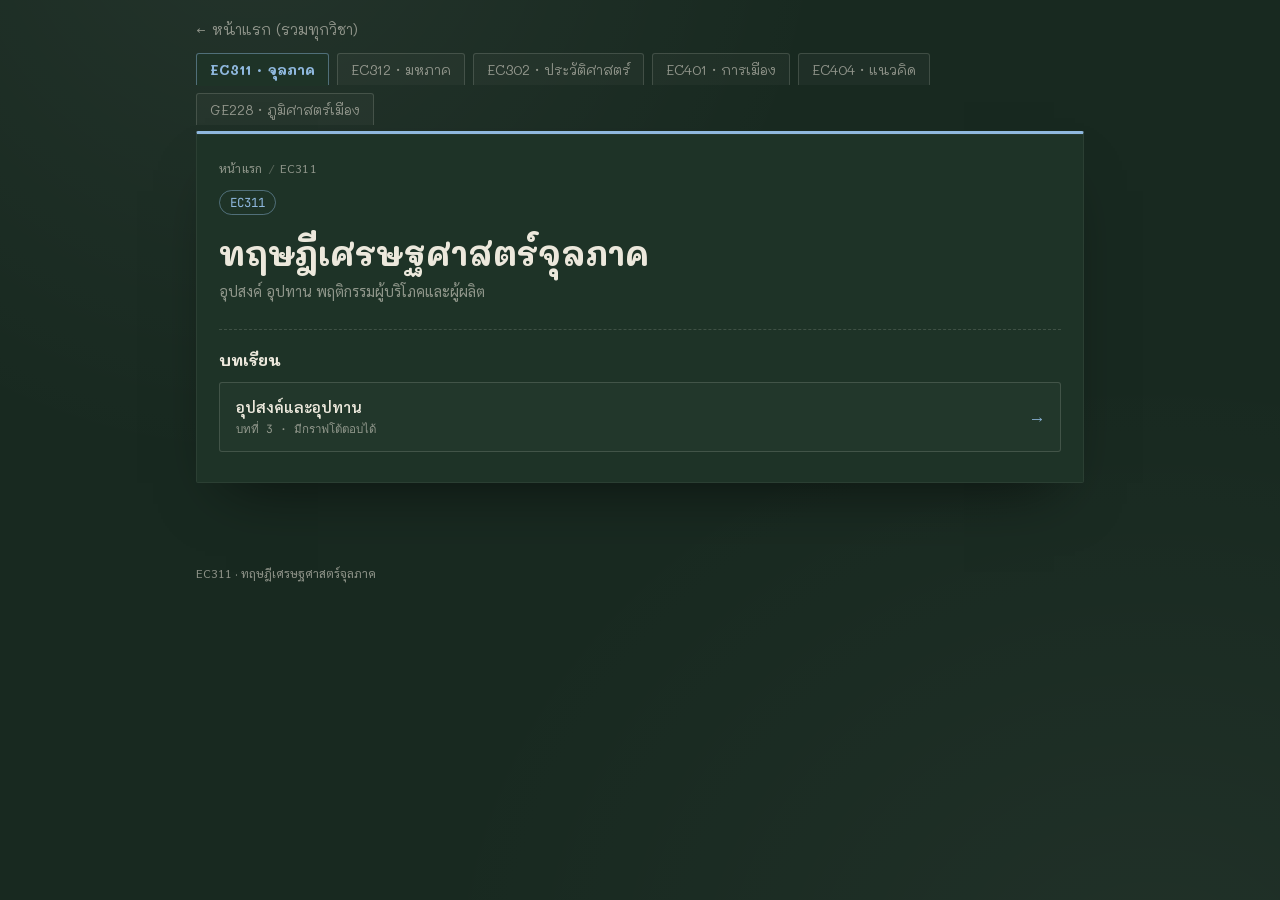
==== subjects/ec311.html @ 7beb34fb "Add files via upload" ====
<!DOCTYPE html>
<html lang="th">
<head>
<meta charset="UTF-8">
<meta name="viewport" content="width=device-width, initial-scale=1.0">
<title>EC311 — สมุดทบทวน</title>
<link rel="preconnect" href="https://fonts.googleapis.com">
<link href="https://fonts.googleapis.com/css2?family=Mali:wght@400;600;700&family=Sarabun:wght@300;400;500;600&family=JetBrains+Mono:wght@400;500;600&display=swap" rel="stylesheet">
<link rel="stylesheet" href="../style.css">
</head>
<body class="accent-blue">

<div class="topbar">
  <a class="home-link" href="../index.html">← หน้าแรก (รวมทุกวิชา)</a>
  <div class="subject-tabs">
    <a class="tab active" href="ec311.html">EC311 · จุลภาค</a>
    <a class="tab" href="ec312.html">EC312 · มหภาค</a>
    <a class="tab" href="ec302.html">EC302 · ประวัติศาสตร์</a>
    <a class="tab" href="ec401.html">EC401 · การเมือง</a>
    <a class="tab" href="ec404.html">EC404 · แนวคิด</a>
    <a class="tab" href="ge228.html">GE228 · ภูมิศาสตร์เมือง</a>
  </div>
</div>

<main>
  <div class="panel">
    <div class="breadcrumb"><a href="../index.html">หน้าแรก</a><span class="sep">/</span>EC311</div>
    <p class="code-badge">EC311</p>
    <h1>ทฤษฎีเศรษฐศาสตร์จุลภาค</h1>
    <p class="subtitle">อุปสงค์ อุปทาน พฤติกรรมผู้บริโภคและผู้ผลิต</p>

    <div class="section-label">บทเรียน</div>
    <div class="topic-list">
      <a class="topic-card" href="ec311-demand-supply.html">
        <span>
          <span class="t-name">อุปสงค์และอุปทาน</span>
          <span class="t-tag">บทที่ 3 · มีกราฟโต้ตอบได้</span>
        </span>
        <span class="t-go">→</span>
      </a>
    </div>
  </div>
</main>

<footer>EC311 · ทฤษฎีเศรษฐศาสตร์จุลภาค</footer>

</body>
</html>
---- style.css ----
/* ===== สมุดทบทวน — shared stylesheet =====
   ทุกหน้าในเว็บนี้ (home / subject / topic) เรียกใช้ไฟล์นี้ไฟล์เดียว
   ถ้าจะปรับสี/ฟอนต์ทั้งเว็บ แก้ที่นี่ที่เดียวพอ */

:root{
  --board:#182920;
  --board-panel:#1e3327;
  --board-panel-2:#213829;
  --chalk:#ECE8DC;
  --chalk-dim:rgba(236,232,220,0.55);
  --chalk-faint:rgba(236,232,220,0.16);
  --yellow:#E7CE86;
  --grid:rgba(236,232,220,0.09);
  --accent:#E7CE86; /* default; overridden per-subject via .accent-* on <body> */
}

/* subject accent colors — assign one per วิชา for quick visual identity */
.accent-blue{--accent:#8FB8DE;}
.accent-coral{--accent:#E8927C;}
.accent-yellow{--accent:#E7CE86;}
.accent-mint{--accent:#8FD9B6;}
.accent-lavender{--accent:#C6A8E0;}
.accent-rose{--accent:#E0A8C6;}

*{box-sizing:border-box;}
html,body{margin:0;padding:0;}
body{
  background:
    radial-gradient(ellipse at 20% -10%, rgba(255,255,255,0.05), transparent 40%),
    radial-gradient(ellipse at 90% 110%, rgba(255,255,255,0.04), transparent 45%),
    var(--board);
  color:var(--chalk);
  font-family:'Sarabun',sans-serif;
  min-height:100vh;
  -webkit-font-smoothing:antialiased;
}
::selection{background:var(--yellow);color:#16261e;}
a{color:inherit;}

/* ---------- top nav ---------- */
.topbar{padding:18px 16px 0; max-width:920px; margin:0 auto;}
.home-link{
  font-family:'Mali',sans-serif; font-size:0.92rem; color:var(--chalk-dim);
  text-decoration:none; display:inline-flex; align-items:center; gap:6px;
}
.home-link:hover{color:var(--chalk);}

.subject-tabs{display:flex; flex-wrap:wrap; gap:8px; margin:14px 0 6px;}
.tab{
  font-family:'Mali',sans-serif; font-size:0.86rem; padding:7px 13px;
  border-radius:3px 3px 0 0; background:rgba(255,255,255,0.03);
  border:1px solid var(--chalk-faint); border-bottom:none;
  color:var(--chalk-dim); text-decoration:none; position:relative; display:inline-block;
}
.tab.active{
  background:var(--board-panel); color:var(--accent);
  border-color:color-mix(in srgb, var(--accent) 45%, transparent); font-weight:700;
}
.tab.active::after{content:""; position:absolute; bottom:-1px; left:0; right:0; height:2px; background:var(--board-panel);}
.tab:hover:not(.active){color:var(--chalk); border-color:var(--chalk-dim);}

.breadcrumb{font-size:0.78rem; color:var(--chalk-dim); letter-spacing:0.02em; margin-bottom:2px;}
.breadcrumb a{text-decoration:none; color:var(--chalk-dim);}
.breadcrumb a:hover{color:var(--chalk);}
.breadcrumb .sep{margin:0 6px; opacity:0.5;}

/* ---------- layout / panel ---------- */
main{max-width:920px; margin:0 auto; padding:0 16px 60px;}
.panel{
  background:var(--board-panel); border:1px solid rgba(255,255,255,0.06);
  border-top:3px solid var(--accent); border-radius:2px;
  box-shadow:0 30px 60px -30px rgba(0,0,0,0.6), inset 0 1px 0 rgba(255,255,255,0.03);
  padding:26px 22px 30px;
}
h1{
  font-family:'Mali',sans-serif; font-weight:700; font-size:clamp(1.5rem,4vw,2.1rem);
  margin:6px 0 4px; color:var(--chalk);
}
.subtitle{color:var(--chalk-dim); font-size:0.92rem; margin:0 0 22px; max-width:56ch; line-height:1.7;}

.code-badge{
  font-family:'JetBrains Mono',monospace; font-size:0.78rem; color:var(--accent);
  border:1px solid color-mix(in srgb, var(--accent) 45%, transparent);
  border-radius:20px; padding:3px 10px; display:inline-block; margin-bottom:10px;
}

footer{max-width:920px; margin:22px auto 0; padding:0 16px 40px; font-size:0.78rem; color:var(--chalk-dim);}

/* ---------- home: subject grid ---------- */
.subject-grid{display:grid; grid-template-columns:1fr; gap:14px; margin-top:26px;}
@media(min-width:640px){.subject-grid{grid-template-columns:1fr 1fr;}}
.subject-card{
  display:block; text-decoration:none; color:var(--chalk);
  background:var(--board-panel); border:1px solid rgba(255,255,255,0.06);
  border-left:3px solid var(--accent); border-radius:2px;
  padding:18px 18px 20px; transition:transform .15s ease, border-color .15s ease;
}
.subject-card:hover{transform:translateY(-2px); border-color:var(--accent);}
.subject-card .name{font-family:'Mali',sans-serif; font-weight:700; font-size:1.05rem; margin:2px 0 6px;}
.subject-card .desc{color:var(--chalk-dim); font-size:0.86rem; line-height:1.6; margin:0;}
.subject-card .arrow{float:right; color:var(--accent); font-size:1.1rem;}

/* ---------- subject page: topic list ---------- */
.section-label{
  font-family:'Mali',sans-serif; font-size:0.95rem; font-weight:700; color:var(--chalk);
  margin:26px 0 12px; padding-top:20px; border-top:1px dashed var(--chalk-faint);
}
.topic-list{display:flex; flex-direction:column; gap:10px;}
.topic-card{
  display:flex; align-items:center; justify-content:space-between; gap:12px;
  text-decoration:none; color:var(--chalk);
  background:rgba(255,255,255,0.02); border:1px solid var(--chalk-faint);
  border-radius:3px; padding:13px 16px; transition:border-color .15s ease;
}
.topic-card:hover{border-color:var(--accent);}
.topic-card .t-name{font-family:'Sarabun',sans-serif; font-weight:600; font-size:0.95rem;}
.topic-card .t-tag{font-family:'JetBrains Mono',monospace; font-size:0.72rem; color:var(--chalk-dim); display:block; margin-top:3px;}
.topic-card .t-go{color:var(--accent); font-size:1.05rem; flex-shrink:0;}

.topic-empty{
  border:1.5px dashed var(--chalk-faint); border-radius:3px; padding:20px 18px;
  color:var(--chalk-dim); font-size:0.9rem; line-height:1.75;
}
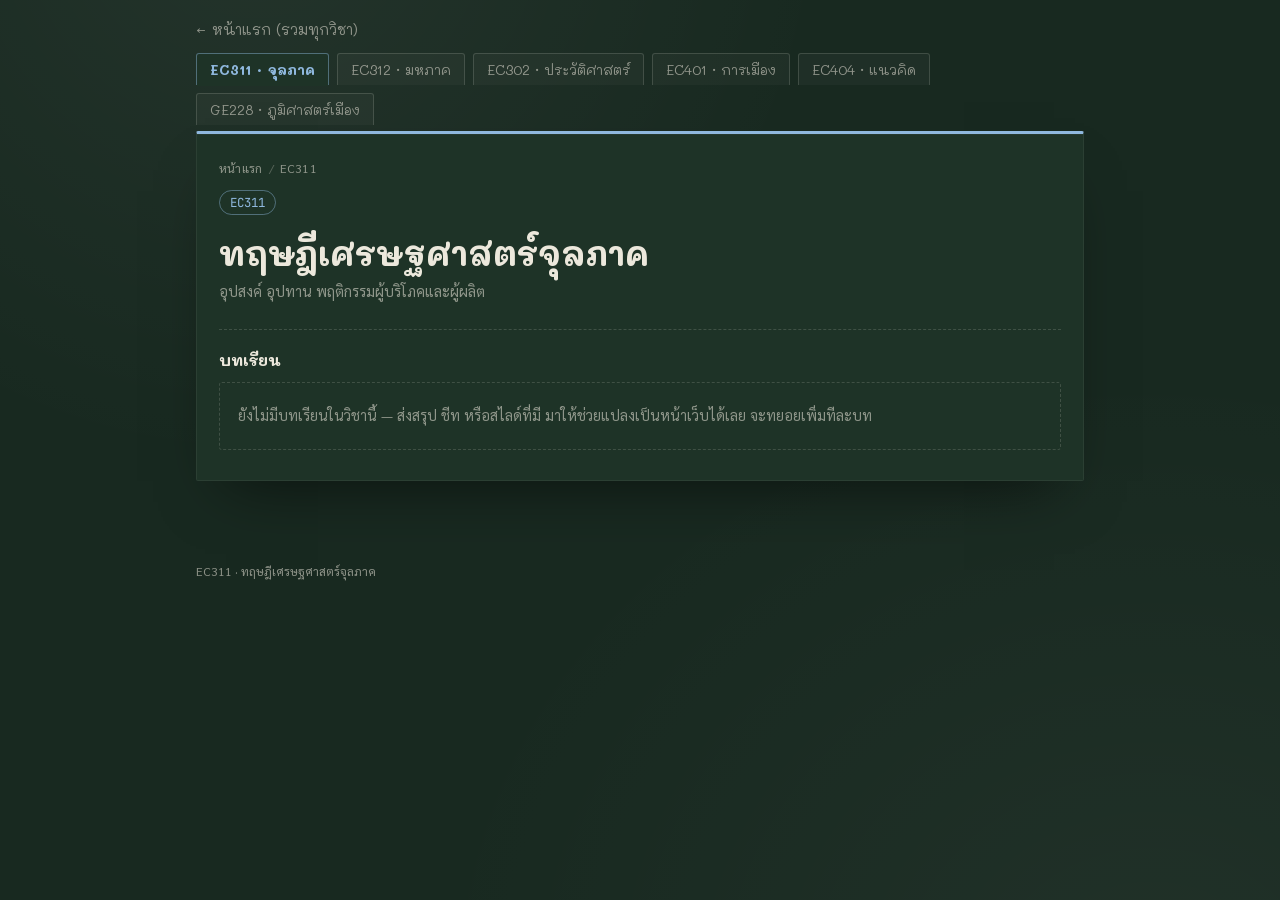
==== commit fa9b4c60: "Add files via upload" ====
--- a/subjects/ec311.html
+++ b/subjects/ec311.html
@@ -30,14 +30,8 @@
     <p class="subtitle">อุปสงค์ อุปทาน พฤติกรรมผู้บริโภคและผู้ผลิต</p>
 
     <div class="section-label">บทเรียน</div>
-    <div class="topic-list">
-      <a class="topic-card" href="ec311-demand-supply.html">
-        <span>
-          <span class="t-name">อุปสงค์และอุปทาน</span>
-          <span class="t-tag">บทที่ 3 · มีกราฟโต้ตอบได้</span>
-        </span>
-        <span class="t-go">→</span>
-      </a>
+    <div class="topic-empty">
+      ยังไม่มีบทเรียนในวิชานี้ — ส่งสรุป ชีท หรือสไลด์ที่มี มาให้ช่วยแปลงเป็นหน้าเว็บได้เลย จะทยอยเพิ่มทีละบท
     </div>
   </div>
 </main>
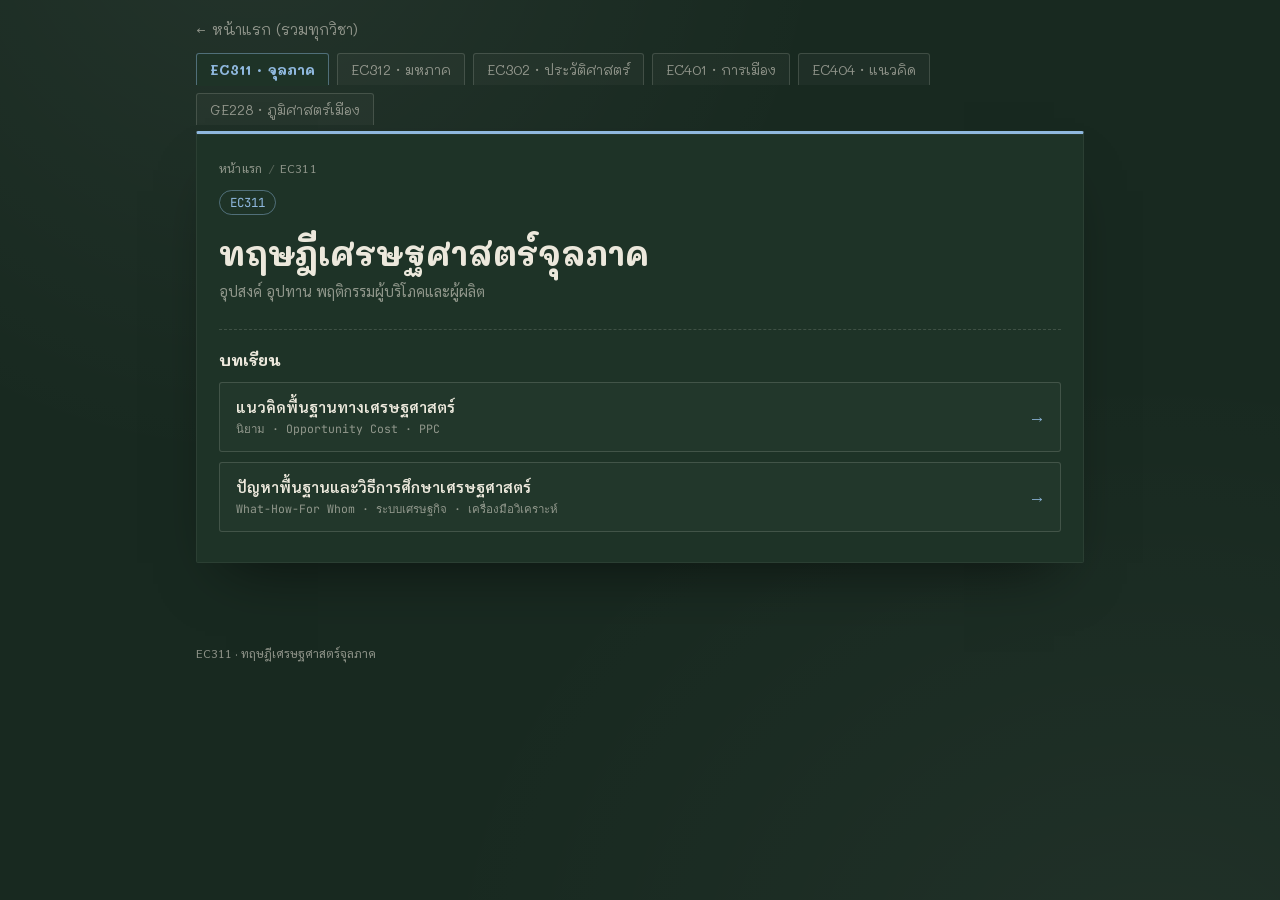
==== commit f630c8cd: "Add files via upload" ====
--- a/subjects/ec311.html
+++ b/subjects/ec311.html
@@ -30,8 +30,21 @@
     <p class="subtitle">อุปสงค์ อุปทาน พฤติกรรมผู้บริโภคและผู้ผลิต</p>
 
     <div class="section-label">บทเรียน</div>
-    <div class="topic-empty">
-      ยังไม่มีบทเรียนในวิชานี้ — ส่งสรุป ชีท หรือสไลด์ที่มี มาให้ช่วยแปลงเป็นหน้าเว็บได้เลย จะทยอยเพิ่มทีละบท
+    <div class="topic-list">
+      <a class="topic-card" href="ec311-basic-concepts.html">
+        <span>
+          <span class="t-name">แนวคิดพื้นฐานทางเศรษฐศาสตร์</span>
+          <span class="t-tag">นิยาม · Opportunity Cost · PPC</span>
+        </span>
+        <span class="t-go">→</span>
+      </a>
+      <a class="topic-card" href="ec311-economic-problems.html">
+        <span>
+          <span class="t-name">ปัญหาพื้นฐานและวิธีการศึกษาเศรษฐศาสตร์</span>
+          <span class="t-tag">What-How-For Whom · ระบบเศรษฐกิจ · เครื่องมือวิเคราะห์</span>
+        </span>
+        <span class="t-go">→</span>
+      </a>
     </div>
   </div>
 </main>
